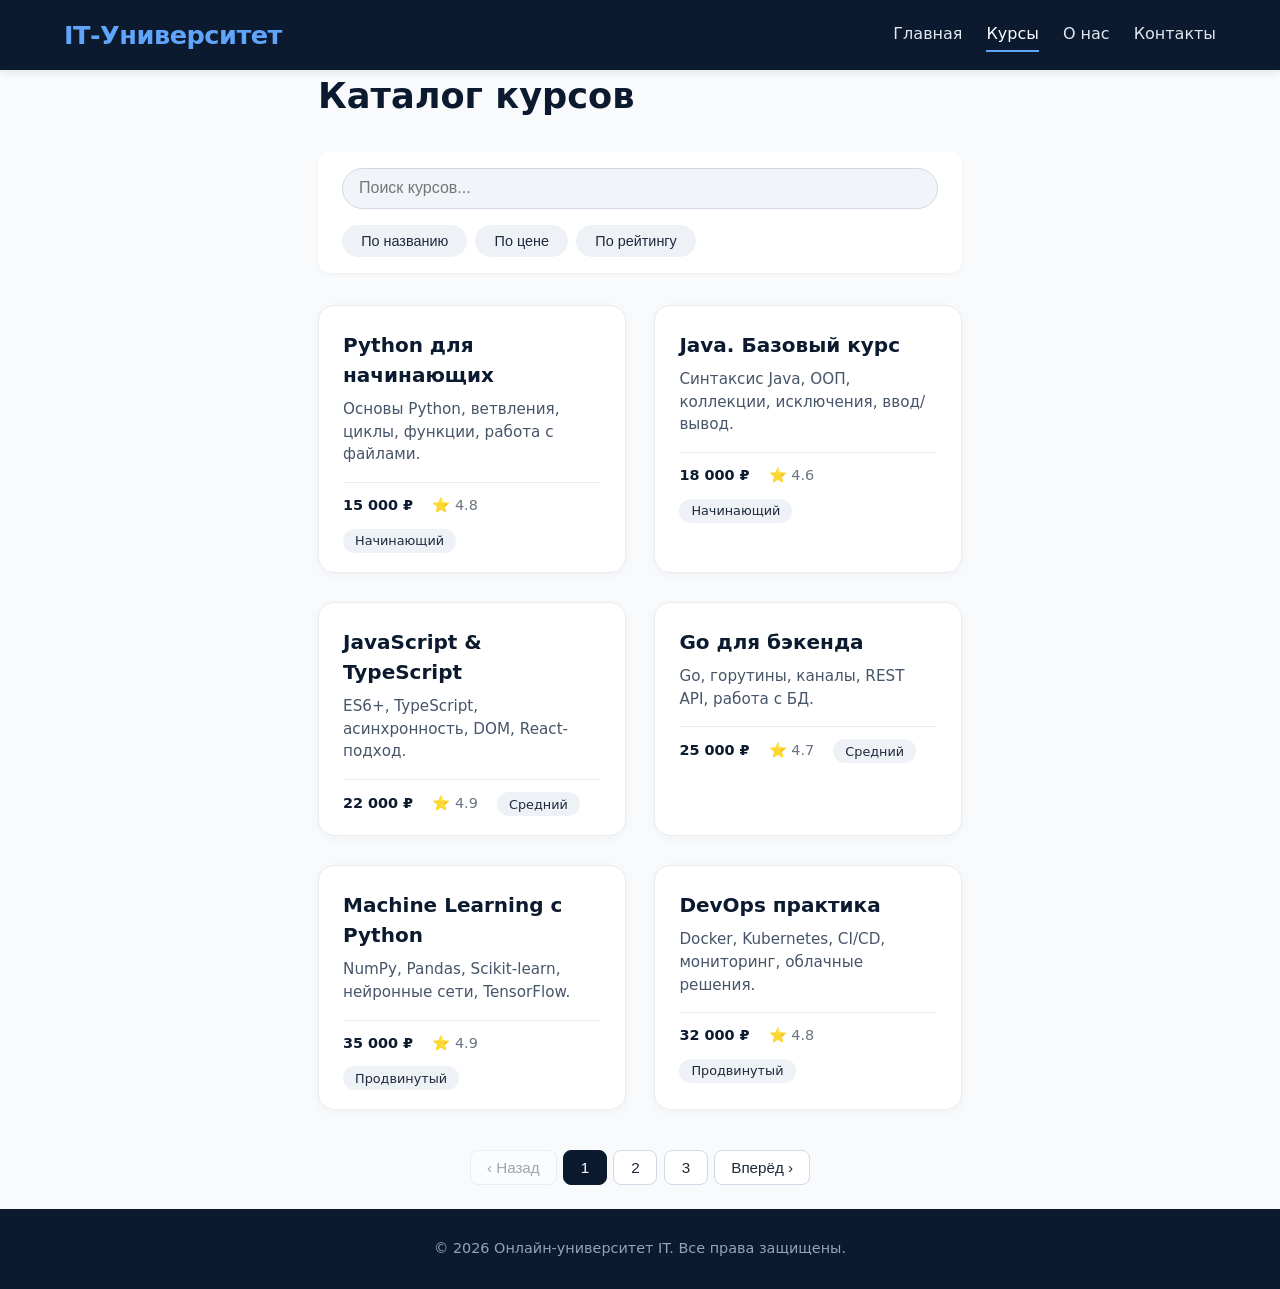
==== index.html @ 5f5edabb "Add files via upload" ====
<!DOCTYPE html>
<html lang="ru">
<head>
    <meta charset="UTF-8" />
    <meta name="viewport" content="width=device-width, initial-scale=1.0"/>
    <title>Онлайн‑университет IT | Каталог курсов</title>
    <link rel="stylesheet" href="style.css" />
</head>
<body>
    <header class="header">
        <div class="container header__inner">
            <a href="#" class="logo">IT‑Университет</a>
            <nav class="nav">
                <a href="#">Главная</a>
                <a href="#" class="active">Курсы</a>
                <a href="#">О нас</a>
                <a href="#">Контакты</a>
            </nav>
        </div>
    </header>

    <main class="container">
        <section class="catalog">
            <h1>Каталог курсов</h1>

            <div class="catalog__toolbar">
                <div class="search">
                    <input type="text" id="searchInput" placeholder="Поиск курсов..." />
                </div>
                <div class="sort-buttons">
                    <button class="btn-sort" data-sort="title">По названию</button>
                    <button class="btn-sort" data-sort="price">По цене</button>
                    <button class="btn-sort" data-sort="rating">По рейтингу</button>
                </div>
            </div>

            <div class="course-list" id="courseList">
                <div class="course-card" 
                     data-title="Python для начинающих" 
                     data-price="15000" 
                     data-rating="4.8"
                     data-level="beginner">
                    <h3>Python для начинающих</h3>
                    <p>Основы Python, ветвления, циклы, функции, работа с файлами.</p>
                    <div class="course-meta">
                        <span class="price">15 000 ₽</span>
                        <span class="rating">⭐ 4.8</span>
                        <span class="level">Начинающий</span>
                    </div>
                </div>

                <div class="course-card" 
                     data-title="Java. Базовый курс" 
                     data-price="18000" 
                     data-rating="4.6"
                     data-level="beginner">
                    <h3>Java. Базовый курс</h3>
                    <p>Синтаксис Java, ООП, коллекции, исключения, ввод/вывод.</p>
                    <div class="course-meta">
                        <span class="price">18 000 ₽</span>
                        <span class="rating">⭐ 4.6</span>
                        <span class="level">Начинающий</span>
                    </div>
                </div>

                <div class="course-card" 
                     data-title="JavaScript & TypeScript" 
                     data-price="22000" 
                     data-rating="4.9"
                     data-level="middle">
                    <h3>JavaScript & TypeScript</h3>
                    <p>ES6+, TypeScript, асинхронность, DOM, React-подход.</p>
                    <div class="course-meta">
                        <span class="price">22 000 ₽</span>
                        <span class="rating">⭐ 4.9</span>
                        <span class="level">Средний</span>
                    </div>
                </div>

                <div class="course-card" 
                     data-title="Go для бэкенда" 
                     data-price="25000" 
                     data-rating="4.7"
                     data-level="middle">
                    <h3>Go для бэкенда</h3>
                    <p>Go, горутины, каналы, REST API, работа с БД.</p>
                    <div class="course-meta">
                        <span class="price">25 000 ₽</span>
                        <span class="rating">⭐ 4.7</span>
                        <span class="level">Средний</span>
                    </div>
                </div>

                <div class="course-card" 
                     data-title="Machine Learning с Python" 
                     data-price="35000" 
                     data-rating="4.9"
                     data-level="advanced">
                    <h3>Machine Learning с Python</h3>
                    <p>NumPy, Pandas, Scikit-learn, нейронные сети, TensorFlow.</p>
                    <div class="course-meta">
                        <span class="price">35 000 ₽</span>
                        <span class="rating">⭐ 4.9</span>
                        <span class="level">Продвинутый</span>
                    </div>
                </div>

                <div class="course-card" 
                     data-title="DevOps практика" 
                     data-price="32000" 
                     data-rating="4.8"
                     data-level="advanced">
                    <h3>DevOps практика</h3>
                    <p>Docker, Kubernetes, CI/CD, мониторинг, облачные решения.</p>
                    <div class="course-meta">
                        <span class="price">32 000 ₽</span>
                        <span class="rating">⭐ 4.8</span>
                        <span class="level">Продвинутый</span>
                    </div>
                </div>
            </div>

            <div class="pagination" id="pagination">
                <button class="page-btn" data-page="prev" disabled>‹ Назад</button>
                <button class="page-btn active" data-page="1">1</button>
                <button class="page-btn" data-page="2">2</button>
                <button class="page-btn" data-page="3">3</button>
                <button class="page-btn" data-page="next">Вперёд ›</button>
            </div>
        </section>
    </main>

    <footer class="footer">
        <div class="container">
            <p>© 2026 Онлайн‑университет IT. Все права защищены.</p>
        </div>
    </footer>
</body>
</html>
---- style.css ----
* {
    margin: 0;
    padding: 0;
    box-sizing: border-box;
}

body {
    font-family: 'Segoe UI', system-ui, sans-serif;
    background-color: #f8fafc;
    color: #0b1a2e;
    line-height: 1.5;
    min-height: 100vh;
    display: flex;
    flex-direction: column;
}

.container {
    max-width: 1200px;
    margin: 0 auto;
    padding: 0 1.5rem;
}

.header {
    background-color: #0b1a2e;
    color: #fff;
    padding: 1rem 0;
    box-shadow: 0 2px 8px rgba(0, 0, 0, 0.1);
}

.header__inner {
    display: flex;
    justify-content: space-between;
    align-items: center;
    flex-wrap: wrap;
    gap: 1rem;
}

.logo {
    font-size: 1.6rem;
    font-weight: 700;
    color: #60a5fa;
    text-decoration: none;
    letter-spacing: -0.5px;
}

.nav {
    display: flex;
    gap: 1.5rem;
}

.nav a {
    color: #e2e8f0;
    text-decoration: none;
    font-weight: 500;
    padding: 0.25rem 0;
    border-bottom: 2px solid transparent;
    transition: border-color 0.2s, color 0.2s;
}

.nav a:hover {
    color: #fff;
    border-bottom-color: #60a5fa;
}

.nav a.active {
    color: #fff;
    border-bottom-color: #60a5fa;
}

main {
    flex: 1;
    padding: 2.5rem 0;
}

.catalog h1 {
    font-size: 2.2rem;
    margin-bottom: 1.8rem;
    font-weight: 600;
}

.catalog__toolbar {
    display: flex;
    flex-wrap: wrap;
    align-items: center;
    justify-content: space-between;
    gap: 1rem 0.5rem;
    margin-bottom: 2rem;
    background: #fff;
    padding: 1rem 1.5rem;
    border-radius: 12px;
    box-shadow: 0 1px 4px rgba(0, 0, 0, 0.06);
}

.search {
    flex: 1 1 240px;
}

.search input {
    width: 100%;
    padding: 0.65rem 1rem;
    border: 1.5px solid #d1d9e6;
    border-radius: 30px;
    font-size: 1rem;
    background-color: #f1f5f9;
    transition: border-color 0.2s, box-shadow 0.2s;
}

.search input:focus {
    outline: none;
    border-color: #60a5fa;
    box-shadow: 0 0 0 4px rgba(96, 165, 250, 0.15);
    background-color: #fff;
}

.sort-buttons {
    display: flex;
    flex-wrap: wrap;
    gap: 0.5rem;
}

.btn-sort {
    background: #eef2f6;
    border: none;
    padding: 0.5rem 1.2rem;
    border-radius: 30px;
    font-weight: 500;
    font-size: 0.9rem;
    color: #1e293b;
    cursor: pointer;
    transition: background 0.2s, color 0.2s, box-shadow 0.2s;
}

.btn-sort:hover {
    background: #d1d9e6;
}

.btn-sort.active {
    background: #0b1a2e;
    color: #fff;
    box-shadow: 0 2px 8px rgba(11, 26, 46, 0.2);
}

.course-list {
    display: grid;
    grid-template-columns: repeat(auto-fill, minmax(300px, 1fr));
    gap: 1.8rem;
    margin-bottom: 2.5rem;
}

.course-card {
    background: #ffffff;
    border-radius: 16px;
    padding: 1.5rem 1.5rem 1.2rem;
    box-shadow: 0 2px 12px rgba(0, 0, 0, 0.04);
    border: 1px solid #e9edf2;
    transition: transform 0.2s, box-shadow 0.2s;
}

.course-card:hover {
    transform: translateY(-4px);
    box-shadow: 0 8px 24px rgba(0, 0, 0, 0.07);
}

.course-card h3 {
    font-size: 1.25rem;
    margin-bottom: 0.5rem;
    color: #0b1a2e;
}

.course-card p {
    color: #475569;
    font-size: 0.95rem;
    margin-bottom: 1rem;
}

.course-meta {
    display: flex;
    flex-wrap: wrap;
    align-items: center;
    gap: 0.75rem 1.2rem;
    font-size: 0.9rem;
    padding-top: 0.75rem;
    border-top: 1px solid #e9edf2;
}

.price {
    font-weight: 700;
    color: #0b1a2e;
}

.rating {
    color: #6b7280;
}

.level {
    background: #eef2f6;
    padding: 0.15rem 0.75rem;
    border-radius: 30px;
    font-size: 0.8rem;
    font-weight: 500;
    color: #1e293b;
}

.pagination {
    display: flex;
    flex-wrap: wrap;
    justify-content: center;
    align-items: center;
    gap: 0.4rem;
    margin-top: 1rem;
}

.page-btn {
    background: #fff;
    border: 1px solid #d1d9e6;
    padding: 0.5rem 1rem;
    border-radius: 8px;
    font-weight: 500;
    font-size: 0.95rem;
    color: #1e293b;
    cursor: pointer;
    transition: background 0.2s, border-color 0.2s;
    min-width: 44px;
}

.page-btn:hover:not(:disabled) {
    background: #f1f5f9;
    border-color: #b0c0d4;
}

.page-btn.active {
    background: #0b1a2e;
    border-color: #0b1a2e;
    color: #fff;
}

.page-btn:disabled {
    opacity: 0.4;
    cursor: not-allowed;
}

.footer {
    background-color: #0b1a2e;
    color: #94a3b8;
    padding: 1.8rem 0;
    margin-top: 1.5rem;
    text-align: center;
    font-size: 0.9rem;
}

@media (max-width: 640px) {
    .catalog__toolbar {
        flex-direction: column;
        align-items: stretch;
    }

    .sort-buttons {
        justify-content: center;
    }

    .course-list {
        grid-template-columns: 1fr;
    }

    .pagination {
        gap: 0.25rem;
    }

    .page-btn {
        padding: 0.4rem 0.7rem;
        font-size: 0.85rem;
        min-width: 36px;
    }
}
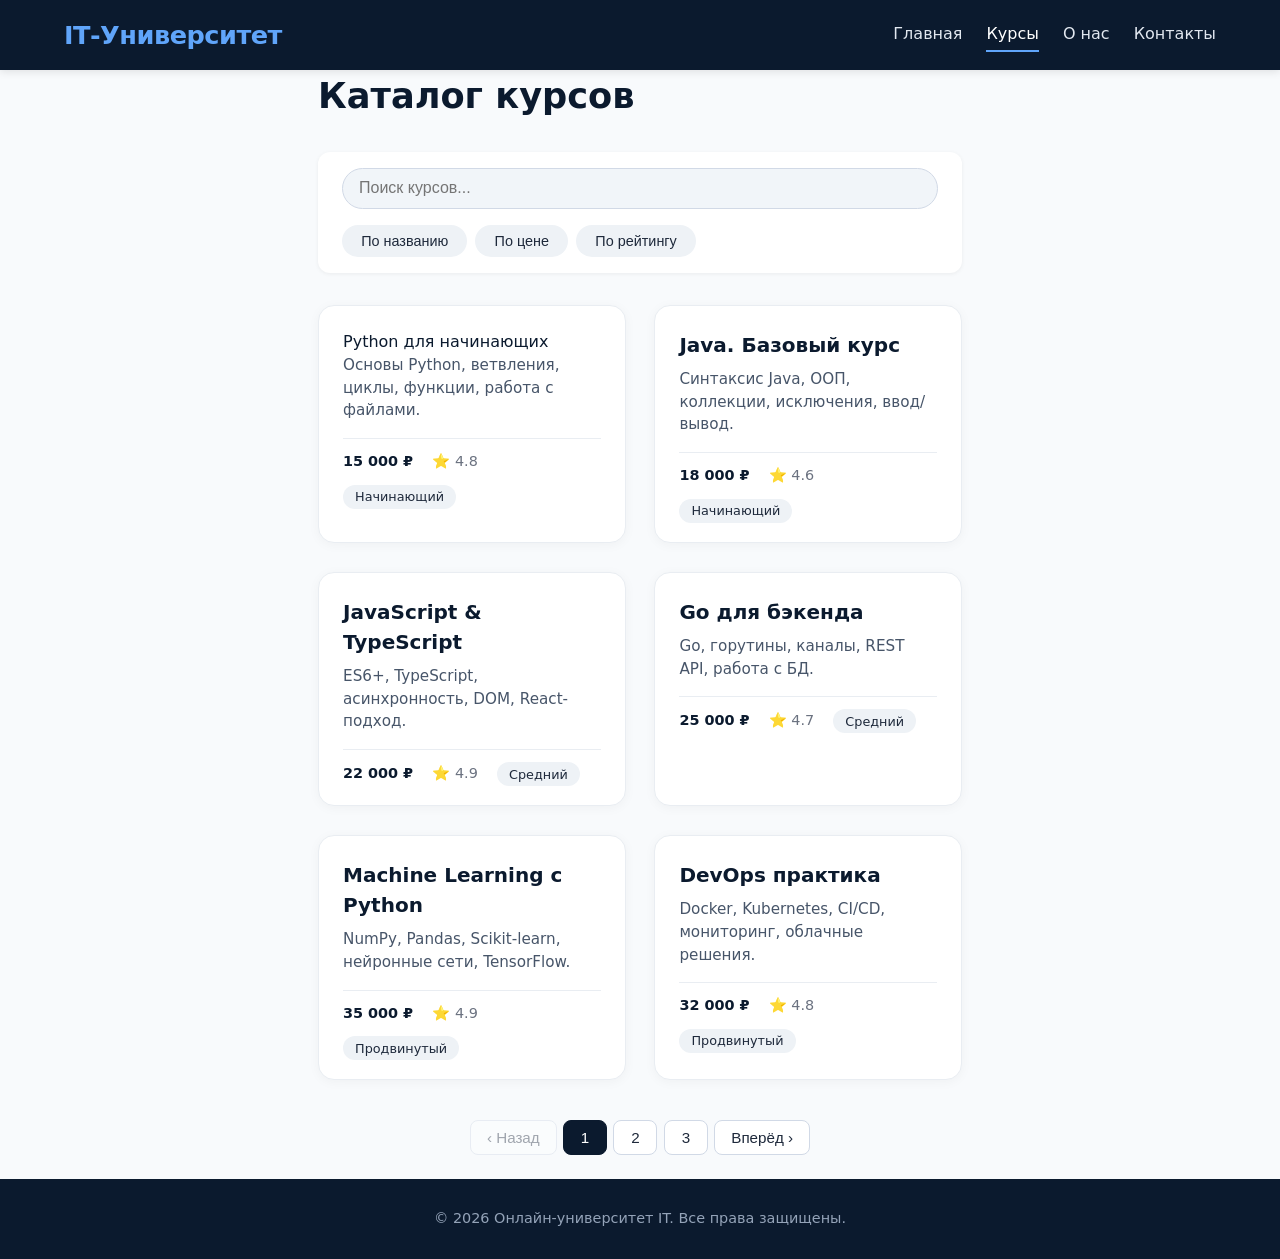
==== commit cb51af4f: "Update index.html" ====
--- a/index.html
+++ b/index.html
@@ -40,6 +40,7 @@
                      data-price="15000" 
                      data-rating="4.8"
                      data-level="beginner">
+                    <a href="course-detail.html" style="text-decoration: none; color: inherit;"
                     <h3>Python для начинающих</h3>
                     <p>Основы Python, ветвления, циклы, функции, работа с файлами.</p>
                     <div class="course-meta">
@@ -47,6 +48,7 @@
                         <span class="rating">⭐ 4.8</span>
                         <span class="level">Начинающий</span>
                     </div>
+                    </a>
                 </div>
 
                 <div class="course-card" 
@@ -136,4 +138,4 @@
         </div>
     </footer>
 </body>
-</html>+</html>
--- a/style.css
+++ b/style.css
@@ -271,4 +271,404 @@
         font-size: 0.85rem;
         min-width: 36px;
     }
-}+}
+
+.breadcrumb {
+    display: flex;
+    align-items: center;
+    gap: 0.5rem;
+    font-size: 0.9rem;
+    color: #64748b;
+    margin-bottom: 2rem;
+    flex-wrap: wrap;
+}
+
+.breadcrumb a {
+    color: #60a5fa;
+    text-decoration: none;
+    transition: color 0.2s;
+}
+
+.breadcrumb a:hover {
+    color: #3b82f6;
+    text-decoration: underline;
+}
+
+.breadcrumb .current {
+    color: #0b1a2e;
+    font-weight: 500;
+}
+
+.detail-grid {
+    display: grid;
+    grid-template-columns: 1fr 1fr;
+    gap: 3rem;
+    margin-bottom: 3rem;
+}
+
+@media (max-width: 768px) {
+    .detail-grid {
+        grid-template-columns: 1fr;
+        gap: 2rem;
+    }
+}
+
+.detail-gallery {
+    display: flex;
+    flex-direction: column;
+    gap: 1rem;
+}
+
+.main-image {
+    border-radius: 16px;
+    overflow: hidden;
+    background: #f1f5f9;
+    border: 1px solid #e9edf2;
+}
+
+.main-image img {
+    width: 100%;
+    height: auto;
+    display: block;
+    object-fit: cover;
+}
+
+.thumbnails {
+    display: grid;
+    grid-template-columns: repeat(4, 1fr);
+    gap: 0.75rem;
+}
+
+.thumbnail {
+    border-radius: 8px;
+    overflow: hidden;
+    cursor: pointer;
+    border: 2px solid transparent;
+    transition: border-color 0.2s, transform 0.2s;
+    background: #f1f5f9;
+}
+
+.thumbnail:hover {
+    transform: scale(1.03);
+}
+
+.thumbnail.active {
+    border-color: #60a5fa;
+}
+
+.thumbnail img {
+    width: 100%;
+    height: auto;
+    display: block;
+    object-fit: cover;
+}
+
+.detail-info h1 {
+    font-size: 2rem;
+    margin-bottom: 0.75rem;
+    font-weight: 700;
+    color: #0b1a2e;
+}
+
+.detail-meta {
+    display: flex;
+    flex-wrap: wrap;
+    align-items: center;
+    gap: 1rem;
+    margin-bottom: 1.5rem;
+}
+
+.detail-meta .rating {
+    font-size: 1.1rem;
+    color: #475569;
+}
+
+.level-badge {
+    background: #dbeafe;
+    color: #1e40af;
+    padding: 0.25rem 1rem;
+    border-radius: 30px;
+    font-size: 0.85rem;
+    font-weight: 600;
+}
+
+.detail-price {
+    display: flex;
+    align-items: center;
+    gap: 1rem;
+    margin-bottom: 1.5rem;
+    padding: 1rem 0;
+    border-top: 1px solid #e9edf2;
+    border-bottom: 1px solid #e9edf2;
+}
+
+.detail-price .price {
+    font-size: 1.8rem;
+    font-weight: 700;
+    color: #0b1a2e;
+}
+
+.detail-price .old-price {
+    font-size: 1.2rem;
+    color: #94a3b8;
+    text-decoration: line-through;
+}
+
+.detail-price .discount {
+    background: #ef4444;
+    color: #fff;
+    padding: 0.15rem 0.75rem;
+    border-radius: 30px;
+    font-size: 0.9rem;
+    font-weight: 700;
+}
+
+.detail-description {
+    margin-bottom: 2rem;
+}
+
+.detail-description h3 {
+    font-size: 1.1rem;
+    margin-bottom: 0.75rem;
+    color: #0b1a2e;
+}
+
+.detail-description p {
+    color: #475569;
+    line-height: 1.7;
+    margin-bottom: 1rem;
+}
+
+.detail-actions {
+    display: flex;
+    flex-wrap: wrap;
+    gap: 1rem;
+}
+
+.btn-primary {
+    background: #0b1a2e;
+    color: #fff;
+    border: none;
+    padding: 0.8rem 2rem;
+    border-radius: 8px;
+    font-weight: 600;
+    font-size: 1rem;
+    cursor: pointer;
+    transition: background 0.2s, transform 0.1s;
+}
+
+.btn-primary:hover {
+    background: #1a2f4a;
+}
+
+.btn-primary:active {
+    transform: scale(0.97);
+}
+
+.btn-secondary {
+    background: transparent;
+    color: #0b1a2e;
+    border: 2px solid #d1d9e6;
+    padding: 0.8rem 2rem;
+    border-radius: 8px;
+    font-weight: 600;
+    font-size: 1rem;
+    cursor: pointer;
+    transition: background 0.2s, border-color 0.2s;
+}
+
+.btn-secondary:hover {
+    background: #f1f5f9;
+    border-color: #b0c0d4;
+}
+
+/* Характеристики */
+.detail-specs {
+    margin-bottom: 3rem;
+}
+
+.detail-specs h3 {
+    font-size: 1.3rem;
+    margin-bottom: 1.2rem;
+    color: #0b1a2e;
+}
+
+.specs-grid {
+    display: grid;
+    grid-template-columns: repeat(auto-fill, minmax(200px, 1fr));
+    gap: 1rem;
+    background: #fff;
+    padding: 1.5rem;
+    border-radius: 12px;
+    border: 1px solid #e9edf2;
+}
+
+.spec-item {
+    display: flex;
+    flex-direction: column;
+    gap: 0.25rem;
+}
+
+.spec-label {
+    font-size: 0.8rem;
+    color: #94a3b8;
+    text-transform: uppercase;
+    letter-spacing: 0.5px;
+}
+
+.spec-value {
+    font-weight: 600;
+    color: #0b1a2e;
+}
+
+.detail-reviews {
+    margin-top: 1rem;
+}
+
+.detail-reviews h3 {
+    font-size: 1.3rem;
+    margin-bottom: 1.5rem;
+    color: #0b1a2e;
+}
+
+.reviews-summary {
+    display: grid;
+    grid-template-columns: auto 1fr;
+    gap: 2rem;
+    background: #fff;
+    padding: 1.5rem;
+    border-radius: 12px;
+    border: 1px solid #e9edf2;
+    margin-bottom: 2rem;
+    align-items: start;
+}
+
+@media (max-width: 600px) {
+    .reviews-summary {
+        grid-template-columns: 1fr;
+        gap: 1rem;
+    }
+}
+
+.avg-rating {
+    text-align: center;
+    padding: 0 1rem;
+}
+
+.big-rating {
+    font-size: 3rem;
+    font-weight: 700;
+    color: #0b1a2e;
+    display: block;
+}
+
+.stars {
+    font-size: 1.5rem;
+    display: block;
+    margin: 0.25rem 0;
+}
+
+.total-reviews {
+    color: #64748b;
+    font-size: 0.9rem;
+}
+
+.rating-bars {
+    flex: 1;
+    min-width: 150px;
+}
+
+.rating-bar {
+    display: flex;
+    align-items: center;
+    gap: 0.5rem;
+    margin-bottom: 0.4rem;
+    font-size: 0.85rem;
+}
+
+.rating-bar span:first-child {
+    min-width: 50px;
+    color: #64748b;
+}
+
+.bar-track {
+    flex: 1;
+    height: 8px;
+    background: #e9edf2;
+    border-radius: 10px;
+    overflow: hidden;
+}
+
+.bar-fill {
+    height: 100%;
+    background: #60a5fa;
+    border-radius: 10px;
+    transition: width 0.3s;
+}
+
+.rating-bar span:last-child {
+    min-width: 35px;
+    color: #64748b;
+    font-weight: 500;
+}
+
+.reviews-list {
+    display: flex;
+    flex-direction: column;
+    gap: 1.5rem;
+}
+
+.review-item {
+    background: #fff;
+    padding: 1.5rem;
+    border-radius: 12px;
+    border: 1px solid #e9edf2;
+    transition: box-shadow 0.2s;
+}
+
+.review-item:hover {
+    box-shadow: 0 2px 8px rgba(0, 0, 0, 0.05);
+}
+
+.review-header {
+    display: flex;
+    align-items: center;
+    gap: 1rem;
+    margin-bottom: 0.75rem;
+    flex-wrap: wrap;
+}
+
+.avatar {
+    width: 50px;
+    height: 50px;
+    border-radius: 50%;
+    background: #0b1a2e;
+    color: #fff;
+    display: flex;
+    align-items: center;
+    justify-content: center;
+    font-weight: 700;
+    font-size: 1.2rem;
+    flex-shrink: 0;
+}
+
+.review-author {
+    font-weight: 600;
+    color: #0b1a2e;
+}
+
+.review-date {
+    font-size: 0.85rem;
+    color: #94a3b8;
+}
+
+.review-rating {
+    margin-left: auto;
+    font-size: 1.1rem;
+}
+
+.review-text {
+    color: #475569;
+    line-height: 1.6;
+    margin: 0;
+}
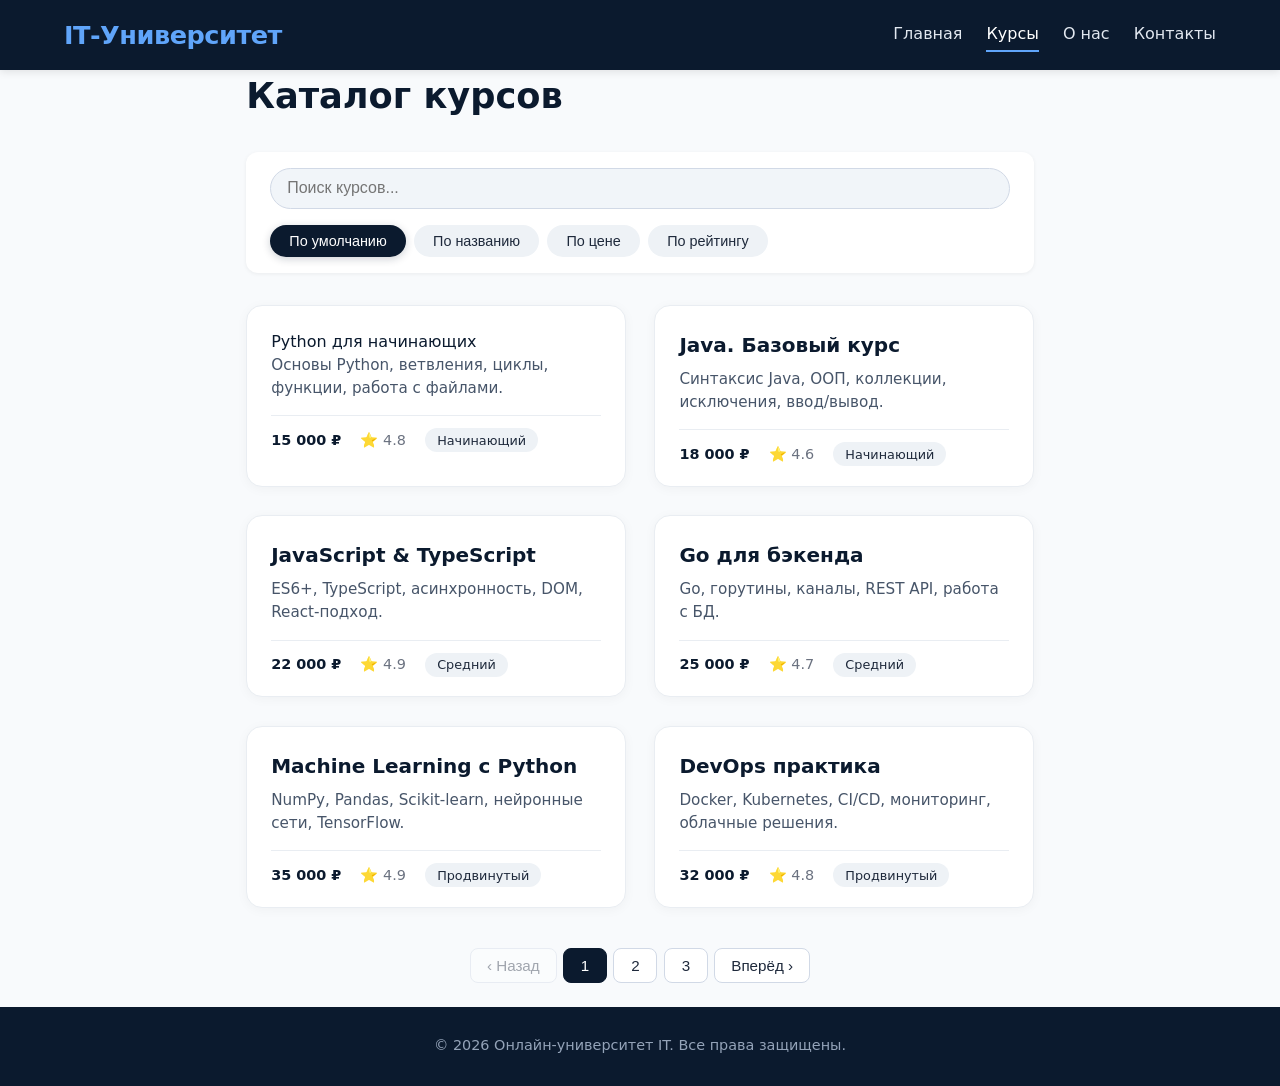
==== commit 621d8369: "Update index.html" ====
--- a/index.html
+++ b/index.html
@@ -28,6 +28,7 @@
                     <input type="text" id="searchInput" placeholder="Поиск курсов..." />
                 </div>
                 <div class="sort-buttons">
+                    <button class="btn-sort active" data-sort="default">По умолчанию</button>
                     <button class="btn-sort" data-sort="title">По названию</button>
                     <button class="btn-sort" data-sort="price">По цене</button>
                     <button class="btn-sort" data-sort="rating">По рейтингу</button>
@@ -36,6 +37,7 @@
 
             <div class="course-list" id="courseList">
                 <div class="course-card" 
+                     data-id="1"
                      data-title="Python для начинающих" 
                      data-price="15000" 
                      data-rating="4.8"
@@ -52,6 +54,7 @@
                 </div>
 
                 <div class="course-card" 
+                     data-id="2"
                      data-title="Java. Базовый курс" 
                      data-price="18000" 
                      data-rating="4.6"
@@ -66,11 +69,12 @@
                 </div>
 
                 <div class="course-card" 
-                     data-title="JavaScript & TypeScript" 
+                     data-id="3"
+                     data-title="JavaScript &amp; TypeScript" 
                      data-price="22000" 
                      data-rating="4.9"
                      data-level="middle">
-                    <h3>JavaScript & TypeScript</h3>
+                    <h3>JavaScript &amp; TypeScript</h3>
                     <p>ES6+, TypeScript, асинхронность, DOM, React-подход.</p>
                     <div class="course-meta">
                         <span class="price">22 000 ₽</span>
@@ -80,6 +84,7 @@
                 </div>
 
                 <div class="course-card" 
+                     data-id="4"
                      data-title="Go для бэкенда" 
                      data-price="25000" 
                      data-rating="4.7"
@@ -94,6 +99,7 @@
                 </div>
 
                 <div class="course-card" 
+                     data-id="5"
                      data-title="Machine Learning с Python" 
                      data-price="35000" 
                      data-rating="4.9"
@@ -108,6 +114,7 @@
                 </div>
 
                 <div class="course-card" 
+                     data-id="6"
                      data-title="DevOps практика" 
                      data-price="32000" 
                      data-rating="4.8"
@@ -137,5 +144,7 @@
             <p>© 2026 Онлайн‑университет IT. Все права защищены.</p>
         </div>
     </footer>
+
+    <script src="script.js"></script>
 </body>
 </html>
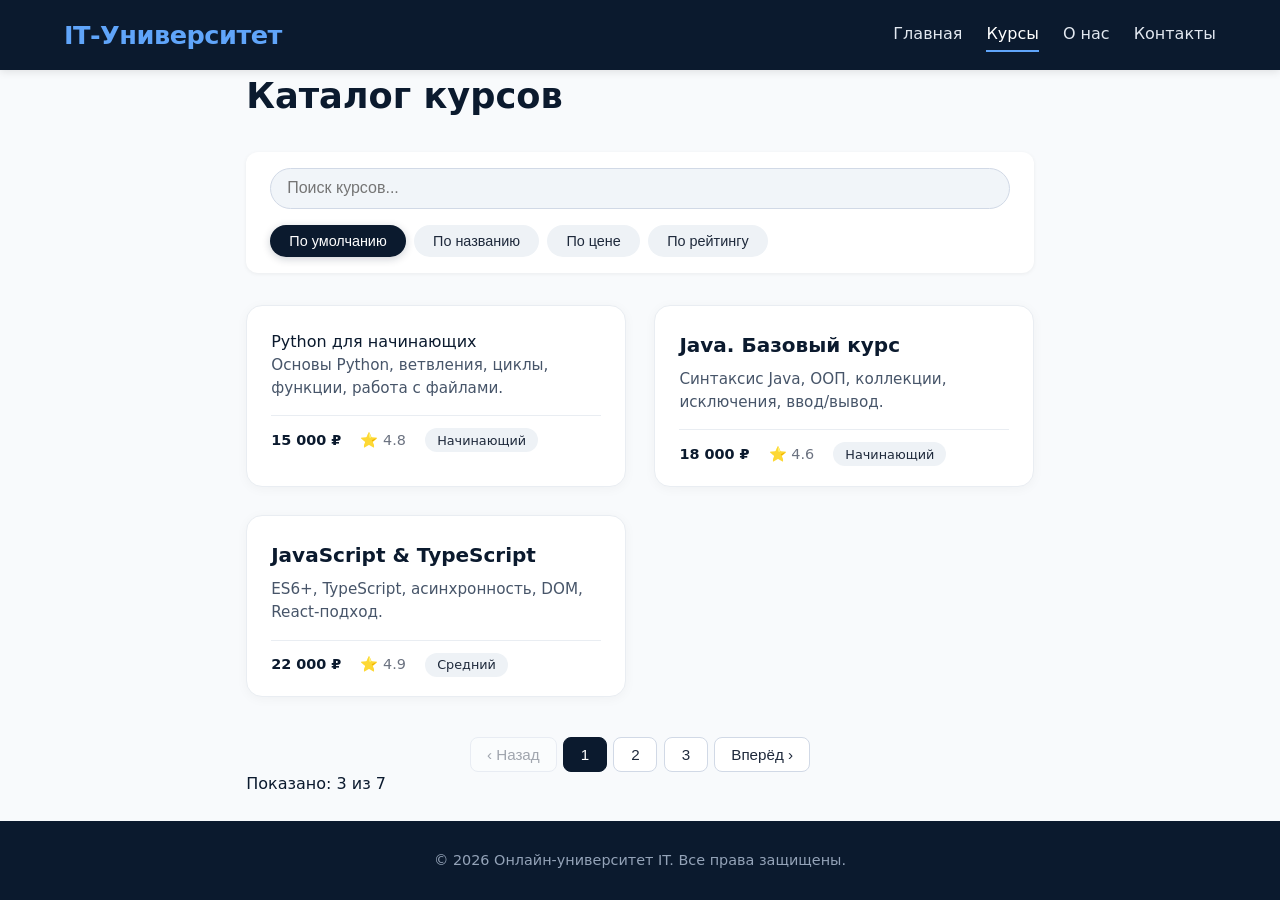
==== commit 2961d6d1: "Update index.html" ====
--- a/index.html
+++ b/index.html
@@ -127,14 +127,30 @@
                         <span class="level">Продвинутый</span>
                     </div>
                 </div>
+
+                <div class="course-card" 
+                     data-id="7"
+                     data-title="C# для начинающих" 
+                     data-price="16000" 
+                     data-rating="4.5"
+                     data-level="beginner">
+                    <h3>C# для начинающих</h3>
+                    <p>Основы C#, ООП, LINQ, работа с базами данных</p>
+                    <div class="course-meta">
+                        <span class="price">16 000 ₽</span>
+                        <span class="rating">⭐ 4.5</span>
+                        <span class="level">Начинающий</span>
+                    </div>
+                </div>
             </div>
 
             <div class="pagination" id="pagination">
                 <button class="page-btn" data-page="prev" disabled>‹ Назад</button>
-                <button class="page-btn active" data-page="1">1</button>
-                <button class="page-btn" data-page="2">2</button>
-                <button class="page-btn" data-page="3">3</button>
                 <button class="page-btn" data-page="next">Вперёд ›</button>
+            </div>
+
+             <div class="results-counter" id="resultsCounter">
+                Показано: <span id="shownCount">0</span> из <span id="totalCount">0</span>
             </div>
         </section>
     </main>
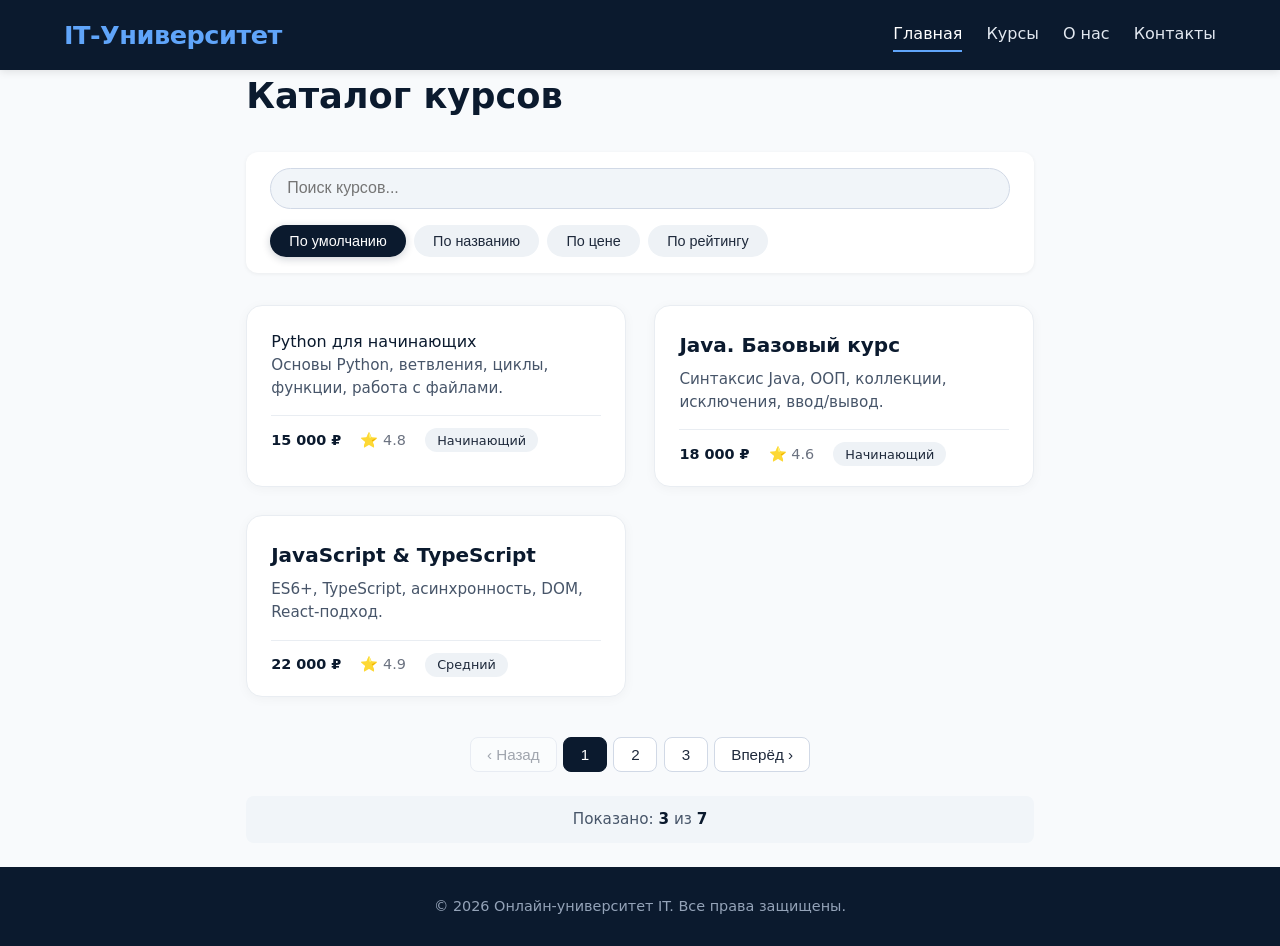
==== commit f3048d58: "Update index.html Обновленный файл" ====
--- a/index.html
+++ b/index.html
@@ -11,9 +11,9 @@
         <div class="container header__inner">
             <a href="#" class="logo">IT‑Университет</a>
             <nav class="nav">
-                <a href="#">Главная</a>
-                <a href="#" class="active">Курсы</a>
-                <a href="#">О нас</a>
+                <a href="index.html" class="active">Главная</a>
+                <a href="course-detail.html">Курсы</a>
+                <a href="about.html">О нас</a>
                 <a href="#">Контакты</a>
             </nav>
         </div>
--- a/style.css
+++ b/style.css
@@ -672,3 +672,213 @@
     line-height: 1.6;
     margin: 0;
 }
+
+.results-counter {
+    text-align: center;
+    margin-top: 1.5rem;
+    padding: 0.75rem;
+    background: #f1f5f9;
+    border-radius: 8px;
+    color: #475569;
+    font-size: 0.95rem;
+}
+
+.results-counter span {
+    font-weight: 600;
+    color: #0b1a2e;
+}
+
+.modal {
+    display: none;
+    position: fixed;
+    z-index: 9999;
+    left: 0;
+    top: 0;
+    width: 100%;
+    height: 100%;
+    background-color: rgba(0, 0, 0, 0.9);
+    animation: fadeIn 0.3s ease;
+}
+
+.modal.active {
+    display: flex;
+    align-items: center;
+    justify-content: center;
+}
+
+.modal-content {
+    max-width: 90%;
+    max-height: 90%;
+    object-fit: contain;
+    border-radius: 8px;
+    box-shadow: 0 0 40px rgba(0, 0, 0, 0.5);
+    animation: zoomIn 0.4s ease;
+}
+
+.modal-close {
+    position: absolute;
+    top: 20px;
+    right: 40px;
+    color: #fff;
+    font-size: 50px;
+    font-weight: bold;
+    cursor: pointer;
+    transition: transform 0.2s, color 0.2s;
+    z-index: 10000;
+}
+
+.modal-close:hover {
+    color: #60a5fa;
+    transform: rotate(90deg);
+}
+
+@keyframes fadeIn {
+    from { opacity: 0; }
+    to { opacity: 1; }
+}
+
+@keyframes zoomIn {
+    from { transform: scale(0.8); opacity: 0; }
+    to { transform: scale(1); opacity: 1; }
+}
+
+.review-form {
+    background: #fff;
+    padding: 2rem;
+    border-radius: 12px;
+    border: 1px solid #e9edf2;
+    margin-bottom: 2rem;
+}
+
+.review-form h4 {
+    font-size: 1.2rem;
+    margin-bottom: 1.5rem;
+    color: #0b1a2e;
+}
+
+.form-group {
+    margin-bottom: 1.2rem;
+}
+
+.form-group label {
+    display: block;
+    margin-bottom: 0.4rem;
+    font-weight: 500;
+    color: #0b1a2e;
+}
+
+.form-group input,
+.form-group textarea {
+    width: 100%;
+    padding: 0.65rem 1rem;
+    border: 1.5px solid #d1d9e6;
+    border-radius: 8px;
+    font-size: 1rem;
+    font-family: inherit;
+    transition: border-color 0.2s, box-shadow 0.2s;
+}
+
+.form-group input:focus,
+.form-group textarea:focus {
+    outline: none;
+    border-color: #60a5fa;
+    box-shadow: 0 0 0 4px rgba(96, 165, 250, 0.1);
+}
+
+.form-group textarea {
+    resize: vertical;
+    min-height: 100px;
+}
+
+.star-rating {
+    display: flex;
+    gap: 0.5rem;
+    font-size: 2rem;
+    cursor: pointer;
+}
+
+.star {
+    transition: transform 0.2s, color 0.2s;
+    color: #d1d9e6;
+    user-select: none;
+}
+
+.star:hover {
+    transform: scale(1.2);
+}
+
+.star.active {
+    color: #f39c12;
+}
+
+.notification {
+    position: fixed;
+    top: 20px;
+    right: 20px;
+    padding: 1rem 2rem;
+    background: #0b1a2e;
+    color: #fff;
+    border-radius: 8px;
+    box-shadow: 0 4px 16px rgba(0, 0, 0, 0.2);
+    transform: translateX(120%);
+    transition: transform 0.4s cubic-bezier(0.34, 1.56, 0.64, 1);
+    z-index: 10001;
+    font-weight: 500;
+}
+
+.notification.show {
+    transform: translateX(0);
+}
+
+.notification.success {
+    border-left: 4px solid #2ecc71;
+}
+
+.notification.error {
+    border-left: 4px solid #e74c3c;
+}
+
+@keyframes fadeInUp {
+    from {
+        opacity: 0;
+        transform: translateY(20px);
+    }
+    to {
+        opacity: 1;
+        transform: translateY(0);
+    }
+}
+
+.thumbnail {
+    cursor: pointer;
+}
+
+.main-image img {
+    cursor: pointer;
+    transition: transform 0.3s;
+}
+
+.main-image img:hover {
+    transform: scale(1.02);
+}
+
+@media (max-width: 768px) {
+    .modal-close {
+        top: 10px;
+        right: 20px;
+        font-size: 35px;
+    }
+    
+    .modal-content {
+        max-width: 95%;
+        max-height: 85%;
+    }
+    
+    .review-form {
+        padding: 1.2rem;
+    }
+    
+    .star-rating {
+        font-size: 1.5rem;
+    }
+}
